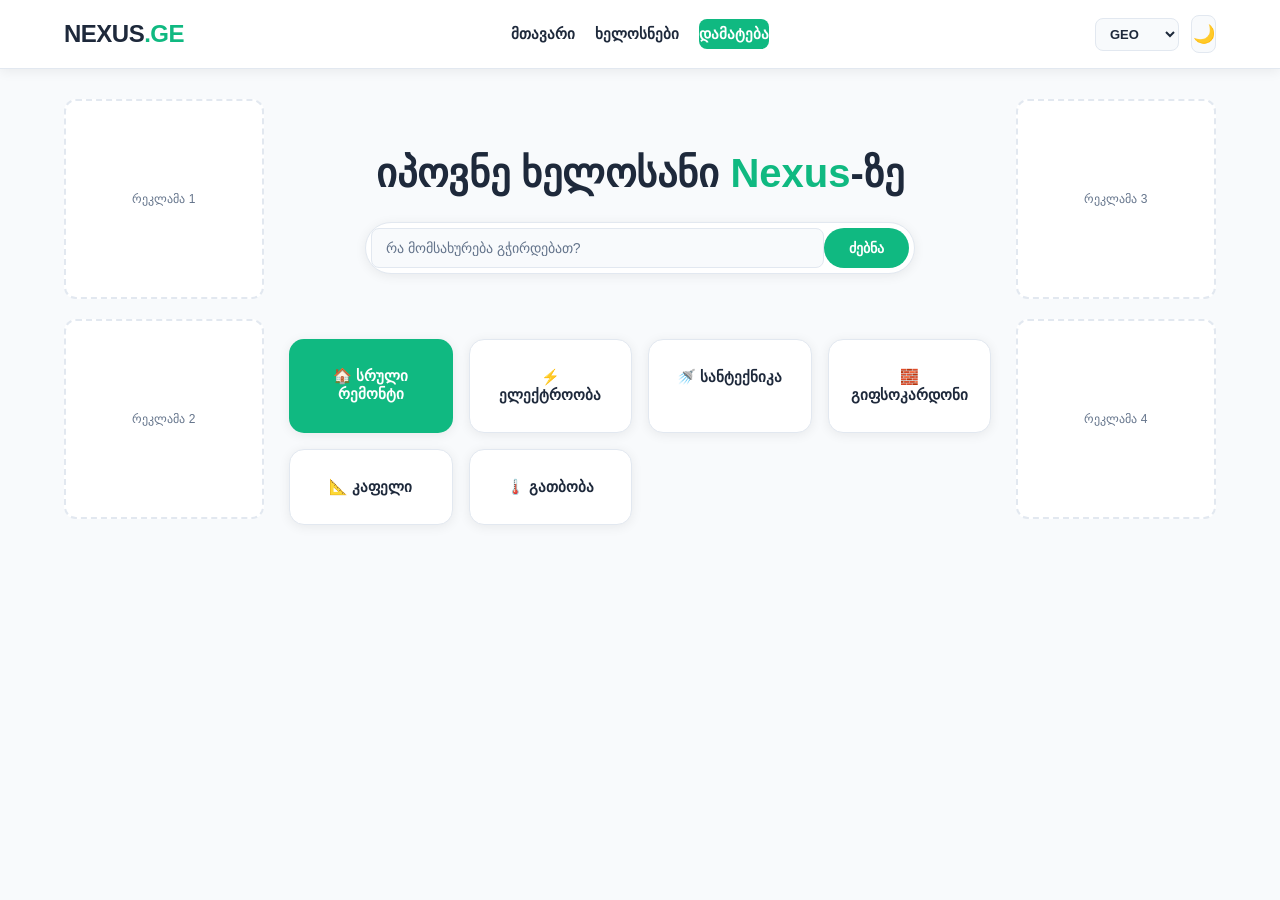
==== index.html @ 3cfd93a8 "first commit" ====
<!DOCTYPE html>
<html lang="ka">
<head>
    <meta charset="UTF-8">
    <meta name="viewport" content="width=device-width, initial-scale=1.0">
    <title>Nexus.ge - მთავარი</title>
    <link rel="stylesheet" href="css/style.css">
</head>
<body>
    <header class="navbar">
        <div class="logo" onclick="location.href='index.html'">NEXUS<span>.GE</span></div>
        <nav>
            <ul class="nav-links">
                <li><a href="index.html" id="navHome">მთავარი</a></li>
                <li><a href="workers.html" id="navWorkers">ხელოსნები</a></li>
                <li><a href="add-post.html" class="add-btn" id="navAdd">დამატება</a></li>
            </ul>
        </nav>
        <div class="header-controls">
            <select id="langSwitch">
                <option value="ka">GEO</option>
                <option value="en">ENG</option>
                <option value="ru">RUS</option>
            </select>
            <button id="themeToggle">🌙</button>
        </div>
    </header>

    <main class="main-layout">
        <aside class="ad-sidebar side-left">
            <div class="ad-square">რეკლამა 1</div>
            <div class="ad-square">რეკლამა 2</div>
        </aside>
        <section class="content-center">
            <div class="hero-section">
                <h1 id="heroTitle">იპოვნე ხელოსანი <span>Nexus</span>-ზე</h1>
                <div class="search-container">
                    <input type="text" id="searchInput" placeholder="რა მომსახურება გჭირდებათ?">
                    <button id="searchBtn">ძებნა</button>
                </div>
            </div>
            <div class="grid-container">
                <div class="card featured" onclick="location.href='workers.html?cat=სრული რემონტი'">🏠 სრული რემონტი</div>
                <div class="card" onclick="location.href='workers.html?cat=ელექტროობა'">⚡ ელექტროობა</div>
                <div class="card" onclick="location.href='workers.html?cat=სანტექნიკა'">🚿 სანტექნიკა</div>
                <div class="card" onclick="location.href='workers.html?cat=გიფსოკარდონი'">🧱 გიფსოკარდონი</div>
                <div class="card" onclick="location.href='workers.html?cat=კაფელი'">📐 კაფელი</div>
                <div class="card" onclick="location.href='workers.html?cat=გათბობა'">🌡️ გათბობა</div>
            </div>
        </section>
        <aside class="ad-sidebar side-right">
            <div class="ad-square">რეკლამა 3</div>
            <div class="ad-square">რეკლამა 4</div>
        </aside>
    </main>

    <script src="js/main.js"></script>
</body>
</html>
---- css/style.css ----
:root {
    --primary: #10b981;
    --primary-dark: #059669;
    --bg: #f8fafc;
    --text: #1e293b;
    --text-muted: #64748b;
    --card: #ffffff;
    --border: #e2e8f0;
    --shadow: 0 2px 12px rgba(0,0,0,0.07);
}

.dark-mode {
    --bg: #0f172a;
    --text: #f1f5f9;
    --text-muted: #94a3b8;
    --card: #1e293b;
    --border: #334155;
    --shadow: 0 2px 12px rgba(0,0,0,0.3);
}

* { margin: 0; padding: 0; box-sizing: border-box; font-family: 'Segoe UI', sans-serif; }
body { background: var(--bg); color: var(--text); transition: background 0.3s, color 0.3s; min-height: 100vh; }

/* ===== NAVBAR ===== */
.navbar {
    display: flex;
    justify-content: space-between;
    align-items: center;
    padding: 15px 5%;
    background: var(--card);
    border-bottom: 1px solid var(--border);
    position: sticky;
    top: 0;
    z-index: 1000;
    box-shadow: var(--shadow);
}
.logo { font-size: 24px; font-weight: 800; cursor: pointer; letter-spacing: -0.5px; }
.logo span { color: var(--primary); }

.nav-links { display: flex; list-style: none; gap: 20px; align-items: center; }
.nav-links a {
    text-decoration: none;
    color: var(--text);
    font-weight: 600;
    font-size: 15px;
    padding: 6px 0;
    border-bottom: 2px solid transparent;
    transition: border-color 0.2s, color 0.2s;
}
.nav-links a:hover { color: var(--primary); border-bottom-color: var(--primary); }
.nav-links a.add-btn { border-bottom: none; }

.header-controls { display: flex; align-items: center; gap: 12px; }

#langSwitch {
    padding: 7px 10px;
    border-radius: 8px;
    border: 1px solid var(--border);
    background: var(--bg);
    color: var(--text);
    font-size: 13px;
    font-weight: 600;
    cursor: pointer;
    outline: none;
    transition: border-color 0.2s;
}
#langSwitch:hover { border-color: var(--primary); }

/* ===== BUTTONS ===== */
.add-btn {
    background: var(--primary);
    color: #fff !important;
    padding: 9px 18px;
    border-radius: 8px;
    border: none;
    cursor: pointer;
    text-align: center;
    font-weight: 600;
    font-size: 14px;
    text-decoration: none;
    display: inline-block;
    transition: background 0.2s, transform 0.1s;
}
.add-btn:hover { background: var(--primary-dark); transform: translateY(-1px); }

#themeToggle {
    background: var(--bg);
    border: 1px solid var(--border);
    border-radius: 8px;
    width: 38px;
    height: 38px;
    font-size: 18px;
    cursor: pointer;
    transition: border-color 0.2s;
    display: flex; align-items: center; justify-content: center;
}
#themeToggle:hover { border-color: var(--primary); }

/* ===== MAIN LAYOUT ===== */
.main-layout {
    display: grid;
    grid-template-columns: 200px 1fr 200px;
    gap: 25px;
    padding: 30px 5%;
    max-width: 1500px;
    margin: 0 auto;
}

/* ===== SIDEBARS (Ads) ===== */
.ad-sidebar { display: flex; flex-direction: column; gap: 20px; }
.ad-square {
    width: 100%;
    aspect-ratio: 1 / 1;
    background: var(--card);
    border: 2px dashed var(--border);
    border-radius: 12px;
    display: flex;
    align-items: center;
    justify-content: center;
    font-size: 12px;
    color: var(--text-muted);
    transition: border-color 0.2s;
}
.ad-square:hover { border-color: var(--primary); }

/* ===== HERO ===== */
.hero-section { text-align: center; padding: 50px 0 30px; }
.hero-section h1 { font-size: clamp(24px, 4vw, 40px); font-weight: 800; line-height: 1.2; margin-bottom: 10px; }
.hero-section h1 span { color: var(--primary); }

.search-container {
    display: flex;
    max-width: 550px;
    margin: 25px auto;
    background: var(--card);
    border: 1.5px solid var(--border);
    border-radius: 50px;
    padding: 5px;
    box-shadow: var(--shadow);
    transition: border-color 0.2s;
}
.search-container:focus-within { border-color: var(--primary); }
.search-container input {
    flex: 1;
    border: none;
    padding: 12px 20px;
    background: transparent;
    color: var(--text);
    outline: none;
    font-size: 15px;
}
.search-container input::placeholder { color: var(--text-muted); }
.search-container button {
    background: var(--primary);
    color: white;
    border: none;
    padding: 0 25px;
    border-radius: 50px;
    cursor: pointer;
    font-size: 14px;
    font-weight: 600;
    transition: background 0.2s;
}
.search-container button:hover { background: var(--primary-dark); }

/* ===== CATEGORY GRID ===== */
.grid-container {
    display: grid;
    grid-template-columns: repeat(auto-fill, minmax(160px, 1fr));
    gap: 16px;
    margin-top: 10px;
}
.card {
    background: var(--card);
    padding: 28px 20px;
    border-radius: 15px;
    border: 1.5px solid var(--border);
    text-align: center;
    cursor: pointer;
    transition: transform 0.2s, border-color 0.2s, box-shadow 0.2s;
    font-size: 15px;
    font-weight: 600;
    box-shadow: var(--shadow);
}
.card:hover {
    transform: translateY(-5px);
    border-color: var(--primary);
    box-shadow: 0 8px 24px rgba(16,185,129,0.15);
}
.card.featured {
    background: var(--primary);
    color: white;
    border: none;
    font-weight: 700;
}
.card.featured:hover { background: var(--primary-dark); box-shadow: 0 8px 24px rgba(16,185,129,0.3); }

/* ===== WORKERS PAGE ===== */
.workers-header { display: flex; justify-content: space-between; align-items: center; flex-wrap: wrap; gap: 15px; margin-bottom: 25px; }
.workers-header h2 { font-size: 22px; font-weight: 800; }

.filter-bar { display: flex; gap: 12px; flex-wrap: wrap; }
.filter-bar input, .filter-bar select {
    padding: 9px 14px;
    border-radius: 8px;
    border: 1.5px solid var(--border);
    background: var(--card);
    color: var(--text);
    font-size: 14px;
    outline: none;
    transition: border-color 0.2s;
}
.filter-bar input:focus, .filter-bar select:focus { border-color: var(--primary); }

.worker-grid {
    display: grid;
    grid-template-columns: repeat(auto-fill, minmax(220px, 1fr));
    gap: 20px;
}
.worker-card {
    background: var(--card);
    border: 1.5px solid var(--border);
    border-radius: 15px;
    padding: 24px;
    box-shadow: var(--shadow);
    transition: transform 0.2s, border-color 0.2s;
}
.worker-card:hover { transform: translateY(-4px); border-color: var(--primary); }
.worker-card h3 { font-size: 17px; font-weight: 700; margin-bottom: 8px; }
.worker-card .cats { font-size: 13px; color: var(--text-muted); margin-bottom: 6px; }
.worker-card .langs { font-size: 12px; color: var(--primary); font-weight: 600; margin-bottom: 14px; }
.worker-card .call-btn {
    display: block;
    background: var(--primary);
    color: white;
    text-align: center;
    padding: 9px;
    border-radius: 8px;
    text-decoration: none;
    font-weight: 600;
    font-size: 14px;
    transition: background 0.2s;
}
.worker-card .call-btn:hover { background: var(--primary-dark); }

/* ===== FORM PAGE ===== */
.form-container {
    background: var(--card);
    padding: 35px;
    border-radius: 16px;
    border: 1.5px solid var(--border);
    max-width: 600px;
    margin: 0 auto;
    box-shadow: var(--shadow);
}
.form-container h2 { font-size: 22px; font-weight: 800; margin-bottom: 25px; }

.form-group { margin-bottom: 20px; }
.form-group label {
    display: block;
    margin-bottom: 8px;
    font-weight: 600;
    font-size: 14px;
}
.form-group label small { font-weight: 400; color: var(--text-muted); font-size: 12px; }

input[type="text"],
input[type="tel"],
select,
textarea {
    width: 100%;
    padding: 11px 14px;
    border-radius: 8px;
    border: 1.5px solid var(--border);
    background: var(--bg);
    color: var(--text);
    font-size: 14px;
    font-family: inherit;
    outline: none;
    transition: border-color 0.2s;
}
input[type="text"]:focus,
input[type="tel"]:focus,
select:focus,
textarea:focus { border-color: var(--primary); }

select[multiple] { padding: 8px; min-height: 130px; }
select[multiple] option { padding: 6px 10px; border-radius: 4px; }

textarea { resize: vertical; min-height: 90px; }

.checkbox-group { display: flex; gap: 20px; flex-wrap: wrap; }
.checkbox-group label {
    display: flex;
    align-items: center;
    gap: 7px;
    font-weight: 500;
    cursor: pointer;
}
.checkbox-group input[type="checkbox"] { accent-color: var(--primary); width: 16px; height: 16px; cursor: pointer; }

.submit-btn { width: 100%; padding: 13px; font-size: 15px; margin-top: 5px; }

.success-msg {
    background: rgba(16,185,129,0.1);
    border: 1.5px solid var(--primary);
    color: var(--primary);
    border-radius: 10px;
    padding: 14px 18px;
    margin-bottom: 22px;
    font-weight: 600;
    font-size: 14px;
}

/* ===== PHOTO UPLOAD ===== */
.photo-upload {
    border: 2px dashed var(--border);
    border-radius: 12px;
    padding: 30px;
    text-align: center;
    cursor: pointer;
    transition: border-color 0.2s, background 0.2s;
    background: var(--bg);
    min-height: 140px;
    display: flex;
    align-items: center;
    justify-content: center;
    flex-direction: column;
    overflow: hidden;
}
.photo-upload:hover { border-color: var(--primary); background: rgba(16,185,129,0.04); }
#photoPlaceholder { display: flex; flex-direction: column; align-items: center; gap: 6px; pointer-events: none; }
#photoPlaceholder p { font-weight: 600; font-size: 14px; }
#photoPlaceholder small { color: var(--text-muted); }
#photoPreview { max-width: 100%; max-height: 220px; border-radius: 8px; object-fit: cover; }
.remove-photo-btn {
    margin-top: 8px;
    background: none;
    border: 1px solid var(--border);
    border-radius: 6px;
    padding: 5px 12px;
    font-size: 12px;
    cursor: pointer;
    color: var(--text-muted);
    transition: border-color 0.2s;
}
.remove-photo-btn:hover { border-color: #ef4444; color: #ef4444; }

/* ===== SERVICES GRID (checkboxes) ===== */
.services-grid {
    display: grid;
    grid-template-columns: repeat(auto-fill, minmax(170px, 1fr));
    gap: 10px;
}
.service-item {
    display: flex !important;
    align-items: center;
    gap: 8px;
    background: var(--bg);
    border: 1.5px solid var(--border);
    border-radius: 8px;
    padding: 10px 14px;
    cursor: pointer;
    font-size: 14px;
    font-weight: 500;
    transition: border-color 0.2s, background 0.2s;
    margin-bottom: 0 !important;
}
.service-item:hover { border-color: var(--primary); }
.service-item input[type="checkbox"] { accent-color: var(--primary); width: 16px; height: 16px; flex-shrink: 0; }
.service-item:has(input:checked) {
    border-color: var(--primary);
    background: rgba(16,185,129,0.08);
    color: var(--primary);
    font-weight: 600;
}

/* ===== WORKER CARDS (new style with photo) ===== */
.worker-card {
    background: var(--card);
    border: 1.5px solid var(--border);
    border-radius: 15px;
    overflow: hidden;
    box-shadow: var(--shadow);
    transition: transform 0.2s, border-color 0.2s;
    display: flex;
    flex-direction: column;
}
.worker-card:hover { transform: translateY(-4px); border-color: var(--primary); }

.worker-photo {
    width: 100%;
    height: 160px;
    object-fit: cover;
}
.worker-photo-placeholder {
    width: 100%;
    height: 120px;
    background: var(--border);
    display: flex;
    align-items: center;
    justify-content: center;
    font-size: 48px;
}
.worker-info { padding: 18px; flex: 1; display: flex; flex-direction: column; gap: 6px; }
.worker-info h3 { font-size: 16px; font-weight: 700; }
.cat-tags { display: flex; flex-wrap: wrap; gap: 5px; }
.cat-tag {
    background: rgba(16,185,129,0.1);
    color: var(--primary);
    border-radius: 20px;
    padding: 3px 10px;
    font-size: 12px;
    font-weight: 600;
}
.worker-desc { font-size: 13px; color: var(--text-muted); margin-top: 2px; }
.worker-langs { font-size: 12px; color: var(--text-muted); }
.worker-card .call-btn {
    display: block;
    background: var(--primary);
    color: white !important;
    text-align: center;
    padding: 9px;
    border-radius: 8px;
    text-decoration: none;
    font-weight: 600;
    font-size: 14px;
    transition: background 0.2s;
    margin-top: auto;
}
.worker-card .call-btn:hover { background: var(--primary-dark); }

/* ===== MISC ===== */
.required { color: #ef4444; }
.form-subtitle { color: var(--text-muted); font-size: 14px; margin-bottom: 22px; }
.loading-text { text-align: center; color: var(--text-muted); padding: 40px; }
.error-msg {
    background: rgba(239,68,68,0.1);
    border: 1.5px solid #ef4444;
    color: #ef4444;
    border-radius: 10px;
    padding: 12px 16px;
    margin-bottom: 18px;
    font-weight: 600;
    font-size: 14px;
}

/* ===== RESPONSIVE ===== */
@media (max-width: 1000px) {
    .main-layout { grid-template-columns: 1fr; }
    .ad-sidebar { display: none; }
}

@media (max-width: 600px) {
    .navbar { flex-wrap: wrap; gap: 12px; }
    .workers-header { flex-direction: column; align-items: flex-start; }
    .filter-bar { width: 100%; }
    .filter-bar input, .filter-bar select { flex: 1; }
    .form-container { padding: 20px; }
}
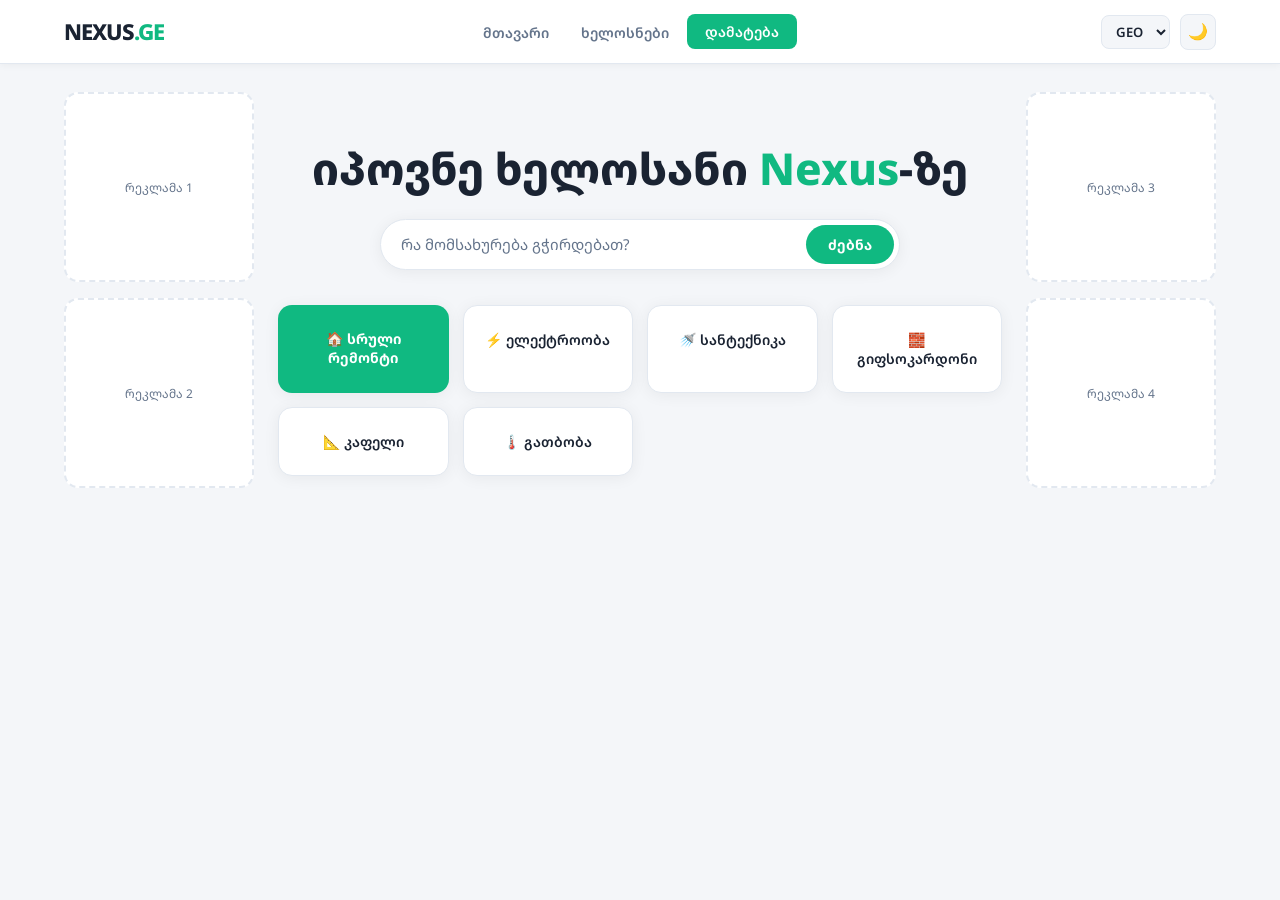
==== commit 4b4b828c: "new design" ====
--- a/index.html
+++ b/index.html
@@ -4,7 +4,7 @@
     <meta charset="UTF-8">
     <meta name="viewport" content="width=device-width, initial-scale=1.0">
     <title>Nexus.ge - მთავარი</title>
-    <link rel="stylesheet" href="css/style.css">
+    <link rel="stylesheet" href="./css/style.css">
 </head>
 <body>
     <header class="navbar">
--- a/css/style.css
+++ b/css/style.css
@@ -1,59 +1,77 @@
+@import url('https://fonts.googleapis.com/css2?family=Noto+Sans+Georgian:wght@400;500;600;700;800&display=swap');
+
 :root {
     --primary: #10b981;
     --primary-dark: #059669;
-    --bg: #f8fafc;
-    --text: #1e293b;
+    --primary-light: rgba(16,185,129,0.1);
+    --bg: #f4f6f9;
+    --text: #1a2332;
     --text-muted: #64748b;
     --card: #ffffff;
     --border: #e2e8f0;
-    --shadow: 0 2px 12px rgba(0,0,0,0.07);
+    --shadow: 0 2px 16px rgba(0,0,0,0.06);
+    --shadow-lg: 0 8px 32px rgba(0,0,0,0.12);
+    --radius: 14px;
 }
 
 .dark-mode {
-    --bg: #0f172a;
-    --text: #f1f5f9;
-    --text-muted: #94a3b8;
-    --card: #1e293b;
-    --border: #334155;
-    --shadow: 0 2px 12px rgba(0,0,0,0.3);
-}
-
-* { margin: 0; padding: 0; box-sizing: border-box; font-family: 'Segoe UI', sans-serif; }
-body { background: var(--bg); color: var(--text); transition: background 0.3s, color 0.3s; min-height: 100vh; }
+    --bg: #0d1117;
+    --text: #e6edf3;
+    --text-muted: #8b949e;
+    --card: #161b22;
+    --border: #30363d;
+    --shadow: 0 2px 16px rgba(0,0,0,0.4);
+    --shadow-lg: 0 8px 32px rgba(0,0,0,0.6);
+}
+
+* { margin: 0; padding: 0; box-sizing: border-box; }
+body {
+    font-family: 'Noto Sans Georgian', 'Segoe UI', sans-serif;
+    background: var(--bg);
+    color: var(--text);
+    transition: background 0.3s, color 0.3s;
+    min-height: 100vh;
+}
 
 /* ===== NAVBAR ===== */
 .navbar {
     display: flex;
     justify-content: space-between;
     align-items: center;
-    padding: 15px 5%;
+    padding: 0 5%;
+    height: 64px;
     background: var(--card);
     border-bottom: 1px solid var(--border);
     position: sticky;
     top: 0;
-    z-index: 1000;
-    box-shadow: var(--shadow);
-}
-.logo { font-size: 24px; font-weight: 800; cursor: pointer; letter-spacing: -0.5px; }
+    z-index: 100;
+    box-shadow: 0 1px 8px rgba(0,0,0,0.05);
+}
+.logo {
+    font-size: 22px;
+    font-weight: 800;
+    cursor: pointer;
+    letter-spacing: -1px;
+    color: var(--text);
+}
 .logo span { color: var(--primary); }
 
-.nav-links { display: flex; list-style: none; gap: 20px; align-items: center; }
+.nav-links { display: flex; list-style: none; gap: 4px; align-items: center; }
 .nav-links a {
     text-decoration: none;
-    color: var(--text);
+    color: var(--text-muted);
     font-weight: 600;
-    font-size: 15px;
-    padding: 6px 0;
-    border-bottom: 2px solid transparent;
-    transition: border-color 0.2s, color 0.2s;
-}
-.nav-links a:hover { color: var(--primary); border-bottom-color: var(--primary); }
-.nav-links a.add-btn { border-bottom: none; }
-
-.header-controls { display: flex; align-items: center; gap: 12px; }
+    font-size: 14px;
+    padding: 7px 14px;
+    border-radius: 8px;
+    transition: all 0.2s;
+}
+.nav-links a:hover { color: var(--text); background: var(--bg); }
+
+.header-controls { display: flex; align-items: center; gap: 10px; }
 
 #langSwitch {
-    padding: 7px 10px;
+    padding: 6px 10px;
     border-radius: 8px;
     border: 1px solid var(--border);
     background: var(--bg);
@@ -62,399 +80,651 @@
     font-weight: 600;
     cursor: pointer;
     outline: none;
+    font-family: inherit;
+}
+
+#themeToggle {
+    width: 36px; height: 36px;
+    border-radius: 8px;
+    border: 1px solid var(--border);
+    background: var(--bg);
+    cursor: pointer;
+    font-size: 16px;
+    display: flex; align-items: center; justify-content: center;
     transition: border-color 0.2s;
 }
-#langSwitch:hover { border-color: var(--primary); }
-
-/* ===== BUTTONS ===== */
+#themeToggle:hover { border-color: var(--primary); }
+
+/* ===== ADD BTN ===== */
 .add-btn {
-    background: var(--primary);
+    background: var(--primary) !important;
     color: #fff !important;
-    padding: 9px 18px;
+    padding: 8px 18px !important;
     border-radius: 8px;
     border: none;
     cursor: pointer;
-    text-align: center;
-    font-weight: 600;
+    font-weight: 700;
     font-size: 14px;
     text-decoration: none;
     display: inline-block;
-    transition: background 0.2s, transform 0.1s;
-}
-.add-btn:hover { background: var(--primary-dark); transform: translateY(-1px); }
-
-#themeToggle {
-    background: var(--bg);
-    border: 1px solid var(--border);
-    border-radius: 8px;
-    width: 38px;
-    height: 38px;
-    font-size: 18px;
-    cursor: pointer;
-    transition: border-color 0.2s;
-    display: flex; align-items: center; justify-content: center;
-}
-#themeToggle:hover { border-color: var(--primary); }
+    transition: all 0.2s;
+    font-family: inherit;
+}
+.add-btn:hover { background: var(--primary-dark) !important; transform: translateY(-1px); }
 
 /* ===== MAIN LAYOUT ===== */
 .main-layout {
     display: grid;
-    grid-template-columns: 200px 1fr 200px;
-    gap: 25px;
-    padding: 30px 5%;
-    max-width: 1500px;
+    grid-template-columns: 190px 1fr 190px;
+    gap: 24px;
+    padding: 28px 5%;
+    max-width: 1400px;
     margin: 0 auto;
 }
 
-/* ===== SIDEBARS (Ads) ===== */
-.ad-sidebar { display: flex; flex-direction: column; gap: 20px; }
+/* ===== SIDEBARS ===== */
+.ad-sidebar { display: flex; flex-direction: column; gap: 16px; }
 .ad-square {
-    width: 100%;
-    aspect-ratio: 1 / 1;
+    width: 100%; aspect-ratio: 1;
     background: var(--card);
     border: 2px dashed var(--border);
+    border-radius: var(--radius);
+    display: flex; align-items: center; justify-content: center;
+    font-size: 12px; color: var(--text-muted);
+}
+
+/* ===== HERO ===== */
+.hero-section { text-align: center; padding: 50px 20px 35px; }
+.hero-section h1 {
+    font-size: clamp(26px, 4vw, 44px);
+    font-weight: 800;
+    line-height: 1.2;
+    margin-bottom: 8px;
+}
+.hero-section h1 span { color: var(--primary); }
+
+.search-container {
+    display: flex;
+    max-width: 520px;
+    margin: 24px auto 0;
+    background: var(--card);
+    border: 1.5px solid var(--border);
+    border-radius: 50px;
+    padding: 5px 5px 5px 20px;
+    box-shadow: var(--shadow);
+    transition: border-color 0.2s, box-shadow 0.2s;
+}
+.search-container:focus-within {
+    border-color: var(--primary);
+    box-shadow: 0 0 0 3px rgba(16,185,129,0.1);
+}
+.search-container input {
+    flex: 1; border: none; background: transparent;
+    color: var(--text); outline: none; font-size: 15px;
+    font-family: inherit;
+}
+.search-container input::placeholder { color: var(--text-muted); }
+.search-container button {
+    background: var(--primary); color: white;
+    border: none; padding: 10px 22px;
+    border-radius: 50px; cursor: pointer;
+    font-size: 14px; font-weight: 700;
+    transition: background 0.2s;
+    font-family: inherit;
+}
+.search-container button:hover { background: var(--primary-dark); }
+
+/* ===== GRID CARDS (index) ===== */
+.grid-container {
+    display: grid;
+    grid-template-columns: repeat(auto-fill, minmax(150px, 1fr));
+    gap: 14px;
+}
+.card {
+    background: var(--card);
+    padding: 24px 16px;
+    border-radius: var(--radius);
+    border: 1.5px solid var(--border);
+    text-align: center;
+    cursor: pointer;
+    font-size: 14px;
+    font-weight: 600;
+    transition: all 0.2s;
+    box-shadow: var(--shadow);
+}
+.card:hover { transform: translateY(-4px); border-color: var(--primary); box-shadow: 0 8px 20px rgba(16,185,129,0.12); }
+.card.featured { background: var(--primary); color: white; border: none; font-weight: 700; }
+.card.featured:hover { background: var(--primary-dark); }
+
+/* ===== WORKERS PAGE ===== */
+.workers-header {
+    display: flex;
+    justify-content: space-between;
+    align-items: center;
+    flex-wrap: wrap;
+    gap: 14px;
+    margin-bottom: 22px;
+}
+.workers-header h2 { font-size: 22px; font-weight: 800; }
+
+.filter-bar { display: flex; gap: 10px; flex-wrap: wrap; }
+.search-wrap {
+    display: flex; align-items: center; gap: 8px;
+    background: var(--card);
+    border: 1.5px solid var(--border);
+    border-radius: 10px;
+    padding: 8px 14px;
+    transition: border-color 0.2s;
+}
+.search-wrap:focus-within { border-color: var(--primary); }
+.search-wrap input { border: none; background: transparent; color: var(--text); outline: none; font-size: 14px; font-family: inherit; width: 160px; }
+
+#catFilter {
+    padding: 9px 14px;
+    border-radius: 10px;
+    border: 1.5px solid var(--border);
+    background: var(--card);
+    color: var(--text);
+    font-size: 14px;
+    font-family: inherit;
+    outline: none;
+    cursor: pointer;
+    transition: border-color 0.2s;
+}
+#catFilter:focus { border-color: var(--primary); }
+
+/* ===== WORKER ROW CARDS ===== */
+.worker-list { display: flex; flex-direction: column; gap: 12px; }
+
+.worker-row {
+    background: var(--card);
+    border: 1.5px solid var(--border);
+    border-radius: var(--radius);
+    padding: 16px 20px;
+    display: flex;
+    align-items: center;
+    justify-content: space-between;
+    gap: 16px;
+    box-shadow: var(--shadow);
+    transition: all 0.2s;
+    animation: fadeUp 0.3s ease both;
+}
+.worker-row:hover { border-color: var(--primary); transform: translateX(4px); box-shadow: 0 4px 20px rgba(16,185,129,0.1); }
+
+@keyframes fadeUp {
+    from { opacity: 0; transform: translateY(12px); }
+    to   { opacity: 1; transform: translateY(0); }
+}
+
+.worker-row-left { display: flex; align-items: center; gap: 14px; flex: 1; min-width: 0; }
+
+.worker-row-photo {
+    width: 58px; height: 58px;
     border-radius: 12px;
+    object-fit: cover;
+    border: 2px solid var(--border);
+    flex-shrink: 0;
+}
+.worker-row-avatar {
+    width: 58px; height: 58px;
+    border-radius: 12px;
+    background: linear-gradient(135deg, var(--primary), var(--primary-dark));
+    color: white;
+    font-size: 22px;
+    font-weight: 800;
+    display: flex; align-items: center; justify-content: center;
+    flex-shrink: 0;
+}
+.worker-row-info h3 { font-size: 16px; font-weight: 700; margin-bottom: 5px; }
+.worker-row-cats { display: flex; flex-wrap: wrap; gap: 5px; margin-bottom: 4px; }
+.mini-tag {
+    background: var(--primary-light);
+    color: var(--primary);
+    border-radius: 6px;
+    padding: 2px 9px;
+    font-size: 12px;
+    font-weight: 600;
+}
+.worker-row-langs { font-size: 12px; color: var(--text-muted); }
+
+.worker-row-right { display: flex; gap: 8px; flex-shrink: 0; }
+
+.info-btn {
+    padding: 8px 16px;
+    border-radius: 8px;
+    border: 1.5px solid var(--border);
+    background: transparent;
+    color: var(--text);
+    font-size: 13px;
+    font-weight: 600;
+    cursor: pointer;
+    transition: all 0.2s;
+    font-family: inherit;
+    white-space: nowrap;
+}
+.info-btn:hover { border-color: var(--primary); color: var(--primary); }
+
+.call-btn-sm {
+    padding: 8px 16px;
+    border-radius: 8px;
+    background: var(--primary);
+    color: white;
+    font-size: 13px;
+    font-weight: 700;
+    text-decoration: none;
+    transition: background 0.2s;
+    white-space: nowrap;
+    display: inline-flex; align-items: center;
+}
+.call-btn-sm:hover { background: var(--primary-dark); }
+
+/* ===== SKELETON ===== */
+.skeleton-card {
+    height: 90px;
+    background: var(--card);
+    border-radius: var(--radius);
+    border: 1.5px solid var(--border);
+    background: linear-gradient(90deg, var(--card) 25%, var(--border) 50%, var(--card) 75%);
+    background-size: 200% 100%;
+    animation: shimmer 1.4s infinite;
+}
+@keyframes shimmer { 0% { background-position: 200% 0; } 100% { background-position: -200% 0; } }
+
+/* ===== MODAL ===== */
+.modal-overlay {
+    position: fixed; inset: 0;
+    background: rgba(0,0,0,0.55);
+    backdrop-filter: blur(4px);
+    z-index: 1000;
     display: flex;
     align-items: center;
     justify-content: center;
-    font-size: 12px;
+    padding: 20px;
+    animation: fadeIn 0.2s ease;
+}
+@keyframes fadeIn { from { opacity: 0; } to { opacity: 1; } }
+
+.modal-box {
+    background: var(--card);
+    border-radius: 20px;
+    width: 100%;
+    max-width: 480px;
+    max-height: 90vh;
+    overflow-y: auto;
+    position: relative;
+    box-shadow: var(--shadow-lg);
+    animation: slideUp 0.25s ease;
+}
+@keyframes slideUp { from { transform: translateY(20px); opacity: 0; } to { transform: translateY(0); opacity: 1; } }
+
+.modal-close {
+    position: absolute; top: 14px; right: 14px;
+    width: 32px; height: 32px;
+    border-radius: 50%;
+    border: none;
+    background: var(--bg);
     color: var(--text-muted);
-    transition: border-color 0.2s;
-}
-.ad-square:hover { border-color: var(--primary); }
-
-/* ===== HERO ===== */
-.hero-section { text-align: center; padding: 50px 0 30px; }
-.hero-section h1 { font-size: clamp(24px, 4vw, 40px); font-weight: 800; line-height: 1.2; margin-bottom: 10px; }
-.hero-section h1 span { color: var(--primary); }
-
-.search-container {
-    display: flex;
-    max-width: 550px;
-    margin: 25px auto;
-    background: var(--card);
-    border: 1.5px solid var(--border);
-    border-radius: 50px;
-    padding: 5px;
-    box-shadow: var(--shadow);
-    transition: border-color 0.2s;
-}
-.search-container:focus-within { border-color: var(--primary); }
-.search-container input {
-    flex: 1;
-    border: none;
-    padding: 12px 20px;
-    background: transparent;
-    color: var(--text);
-    outline: none;
-    font-size: 15px;
-}
-.search-container input::placeholder { color: var(--text-muted); }
-.search-container button {
-    background: var(--primary);
-    color: white;
-    border: none;
-    padding: 0 25px;
-    border-radius: 50px;
-    cursor: pointer;
-    font-size: 14px;
+    font-size: 14px;
+    cursor: pointer;
+    display: flex; align-items: center; justify-content: center;
+    z-index: 1;
+    transition: background 0.2s;
+}
+.modal-close:hover { background: var(--border); }
+
+.modal-photo {
+    width: 100%;
+    max-height: 260px;
+    object-fit: cover;
+    border-radius: 20px 20px 0 0;
+    display: block;
+}
+.modal-avatar {
+    width: 100%; height: 160px;
+    background: linear-gradient(135deg, var(--primary), var(--primary-dark));
+    border-radius: 20px 20px 0 0;
+    display: flex; align-items: center; justify-content: center;
+    font-size: 64px; font-weight: 800; color: white;
+}
+.modal-body { padding: 24px; }
+.modal-name { font-size: 22px; font-weight: 800; margin-bottom: 12px; }
+.modal-tags { display: flex; flex-wrap: wrap; gap: 7px; margin-bottom: 12px; }
+.modal-tag {
+    background: var(--primary-light);
+    color: var(--primary);
+    border-radius: 8px;
+    padding: 5px 12px;
+    font-size: 13px;
     font-weight: 600;
-    transition: background 0.2s;
-}
-.search-container button:hover { background: var(--primary-dark); }
-
-/* ===== CATEGORY GRID ===== */
-.grid-container {
-    display: grid;
-    grid-template-columns: repeat(auto-fill, minmax(160px, 1fr));
-    gap: 16px;
-    margin-top: 10px;
-}
-.card {
-    background: var(--card);
-    padding: 28px 20px;
-    border-radius: 15px;
-    border: 1.5px solid var(--border);
-    text-align: center;
-    cursor: pointer;
-    transition: transform 0.2s, border-color 0.2s, box-shadow 0.2s;
-    font-size: 15px;
-    font-weight: 600;
-    box-shadow: var(--shadow);
-}
-.card:hover {
-    transform: translateY(-5px);
-    border-color: var(--primary);
-    box-shadow: 0 8px 24px rgba(16,185,129,0.15);
-}
-.card.featured {
-    background: var(--primary);
-    color: white;
-    border: none;
-    font-weight: 700;
-}
-.card.featured:hover { background: var(--primary-dark); box-shadow: 0 8px 24px rgba(16,185,129,0.3); }
-
-/* ===== WORKERS PAGE ===== */
-.workers-header { display: flex; justify-content: space-between; align-items: center; flex-wrap: wrap; gap: 15px; margin-bottom: 25px; }
-.workers-header h2 { font-size: 22px; font-weight: 800; }
-
-.filter-bar { display: flex; gap: 12px; flex-wrap: wrap; }
-.filter-bar input, .filter-bar select {
-    padding: 9px 14px;
-    border-radius: 8px;
-    border: 1.5px solid var(--border);
-    background: var(--card);
-    color: var(--text);
-    font-size: 14px;
-    outline: none;
-    transition: border-color 0.2s;
-}
-.filter-bar input:focus, .filter-bar select:focus { border-color: var(--primary); }
-
-.worker-grid {
-    display: grid;
-    grid-template-columns: repeat(auto-fill, minmax(220px, 1fr));
-    gap: 20px;
-}
-.worker-card {
-    background: var(--card);
-    border: 1.5px solid var(--border);
-    border-radius: 15px;
-    padding: 24px;
-    box-shadow: var(--shadow);
-    transition: transform 0.2s, border-color 0.2s;
-}
-.worker-card:hover { transform: translateY(-4px); border-color: var(--primary); }
-.worker-card h3 { font-size: 17px; font-weight: 700; margin-bottom: 8px; }
-.worker-card .cats { font-size: 13px; color: var(--text-muted); margin-bottom: 6px; }
-.worker-card .langs { font-size: 12px; color: var(--primary); font-weight: 600; margin-bottom: 14px; }
-.worker-card .call-btn {
+}
+.modal-langs { font-size: 14px; color: var(--text-muted); margin-bottom: 14px; }
+.modal-desc {
+    font-size: 14px;
+    line-height: 1.7;
+    color: var(--text-muted);
+    margin-bottom: 20px;
+    background: var(--bg);
+    padding: 14px;
+    border-radius: 10px;
+}
+.modal-call-btn {
     display: block;
     background: var(--primary);
     color: white;
     text-align: center;
-    padding: 9px;
-    border-radius: 8px;
+    padding: 14px;
+    border-radius: 12px;
+    font-size: 16px;
+    font-weight: 700;
     text-decoration: none;
-    font-weight: 600;
-    font-size: 14px;
     transition: background 0.2s;
 }
-.worker-card .call-btn:hover { background: var(--primary-dark); }
-
-/* ===== FORM PAGE ===== */
-.form-container {
-    background: var(--card);
-    padding: 35px;
-    border-radius: 16px;
-    border: 1.5px solid var(--border);
-    max-width: 600px;
-    margin: 0 auto;
+.modal-call-btn:hover { background: var(--primary-dark); }
+
+/* ===== ADD POST FORM ===== */
+.form-header { margin-bottom: 30px; }
+.form-header h1 { font-size: 28px; font-weight: 800; margin-bottom: 6px; }
+.form-header h1 span { color: var(--primary); }
+.form-header p { color: var(--text-muted); font-size: 14px; }
+
+.post-form {
+    background: var(--card);
+    border-radius: 20px;
+    border: 1.5px solid var(--border);
+    padding: 32px;
     box-shadow: var(--shadow);
 }
-.form-container h2 { font-size: 22px; font-weight: 800; margin-bottom: 25px; }
-
-.form-group { margin-bottom: 20px; }
-.form-group label {
-    display: block;
-    margin-bottom: 8px;
-    font-weight: 600;
-    font-size: 14px;
-}
-.form-group label small { font-weight: 400; color: var(--text-muted); font-size: 12px; }
-
-input[type="text"],
-input[type="tel"],
-select,
-textarea {
-    width: 100%;
-    padding: 11px 14px;
-    border-radius: 8px;
-    border: 1.5px solid var(--border);
-    background: var(--bg);
-    color: var(--text);
-    font-size: 14px;
-    font-family: inherit;
-    outline: none;
-    transition: border-color 0.2s;
-}
-input[type="text"]:focus,
-input[type="tel"]:focus,
-select:focus,
-textarea:focus { border-color: var(--primary); }
-
-select[multiple] { padding: 8px; min-height: 130px; }
-select[multiple] option { padding: 6px 10px; border-radius: 4px; }
-
-textarea { resize: vertical; min-height: 90px; }
-
-.checkbox-group { display: flex; gap: 20px; flex-wrap: wrap; }
-.checkbox-group label {
+
+.form-section { margin-bottom: 26px; }
+.section-label {
+    font-size: 14px;
+    font-weight: 700;
+    color: var(--text);
+    margin-bottom: 12px;
     display: flex;
     align-items: center;
-    gap: 7px;
-    font-weight: 500;
-    cursor: pointer;
-}
-.checkbox-group input[type="checkbox"] { accent-color: var(--primary); width: 16px; height: 16px; cursor: pointer; }
-
-.submit-btn { width: 100%; padding: 13px; font-size: 15px; margin-top: 5px; }
-
-.success-msg {
-    background: rgba(16,185,129,0.1);
-    border: 1.5px solid var(--primary);
-    color: var(--primary);
+    gap: 6px;
+}
+.optional { font-size: 12px; font-weight: 500; color: var(--text-muted); }
+.req { color: #ef4444; }
+
+.form-row { display: grid; grid-template-columns: 1fr 1fr; gap: 16px; margin-bottom: 26px; }
+.form-field label { display: block; font-size: 14px; font-weight: 700; margin-bottom: 8px; }
+.form-field input {
+    width: 100%; padding: 11px 14px;
     border-radius: 10px;
-    padding: 14px 18px;
-    margin-bottom: 22px;
-    font-weight: 600;
-    font-size: 14px;
-}
-
-/* ===== PHOTO UPLOAD ===== */
-.photo-upload {
+    border: 1.5px solid var(--border);
+    background: var(--bg);
+    color: var(--text);
+    font-size: 14px;
+    font-family: inherit;
+    outline: none;
+    transition: border-color 0.2s, box-shadow 0.2s;
+}
+.form-field input:focus {
+    border-color: var(--primary);
+    box-shadow: 0 0 0 3px rgba(16,185,129,0.1);
+}
+
+/* ===== PHOTO DROP ===== */
+.photo-drop {
     border: 2px dashed var(--border);
-    border-radius: 12px;
-    padding: 30px;
-    text-align: center;
-    cursor: pointer;
-    transition: border-color 0.2s, background 0.2s;
-    background: var(--bg);
-    min-height: 140px;
-    display: flex;
-    align-items: center;
-    justify-content: center;
-    flex-direction: column;
+    border-radius: 14px;
+    min-height: 150px;
+    display: flex; align-items: center; justify-content: center;
+    cursor: pointer;
     overflow: hidden;
-}
-.photo-upload:hover { border-color: var(--primary); background: rgba(16,185,129,0.04); }
-#photoPlaceholder { display: flex; flex-direction: column; align-items: center; gap: 6px; pointer-events: none; }
-#photoPlaceholder p { font-weight: 600; font-size: 14px; }
-#photoPlaceholder small { color: var(--text-muted); }
-#photoPreview { max-width: 100%; max-height: 220px; border-radius: 8px; object-fit: cover; }
-.remove-photo-btn {
+    transition: all 0.2s;
+    background: var(--bg);
+    position: relative;
+}
+.photo-drop:hover, .photo-drop.drag-over {
+    border-color: var(--primary);
+    background: var(--primary-light);
+}
+.photo-drop img {
+    width: 100%; max-height: 260px;
+    object-fit: cover; display: block;
+}
+.photo-placeholder-inner {
+    display: flex; flex-direction: column; align-items: center; gap: 8px;
+    pointer-events: none; padding: 20px;
+}
+.photo-icon-wrap { font-size: 40px; }
+.photo-placeholder-inner p { font-weight: 600; font-size: 14px; }
+.photo-placeholder-inner small { color: var(--text-muted); font-size: 12px; }
+
+.remove-btn {
     margin-top: 8px;
     background: none;
     border: 1px solid var(--border);
-    border-radius: 6px;
+    border-radius: 7px;
     padding: 5px 12px;
     font-size: 12px;
-    cursor: pointer;
     color: var(--text-muted);
-    transition: border-color 0.2s;
-}
-.remove-photo-btn:hover { border-color: #ef4444; color: #ef4444; }
-
-/* ===== SERVICES GRID (checkboxes) ===== */
+    cursor: pointer;
+    transition: all 0.2s;
+    display: inline-flex; align-items: center; gap: 5px;
+    font-family: inherit;
+}
+.remove-btn:hover { border-color: #ef4444; color: #ef4444; }
+
+/* ===== SERVICES GRID ===== */
 .services-grid {
     display: grid;
-    grid-template-columns: repeat(auto-fill, minmax(170px, 1fr));
+    grid-template-columns: repeat(auto-fill, minmax(155px, 1fr));
     gap: 10px;
 }
-.service-item {
-    display: flex !important;
-    align-items: center;
-    gap: 8px;
-    background: var(--bg);
-    border: 1.5px solid var(--border);
+.service-chip {
+    display: flex; align-items: center; gap: 9px;
+    background: var(--bg);
+    border: 1.5px solid var(--border);
+    border-radius: 10px;
+    padding: 10px 14px;
+    cursor: pointer;
+    font-size: 14px;
+    font-weight: 500;
+    transition: all 0.15s;
+}
+.service-chip:hover { border-color: var(--primary); }
+.service-chip input { accent-color: var(--primary); width: 15px; height: 15px; flex-shrink: 0; }
+.service-chip:has(input:checked) {
+    border-color: var(--primary);
+    background: var(--primary-light);
+    color: var(--primary);
+    font-weight: 700;
+}
+
+/* ===== LANGS ROW ===== */
+.langs-row { display: flex; gap: 10px; flex-wrap: wrap; }
+.lang-chip {
+    display: flex; align-items: center; gap: 8px;
+    background: var(--bg);
+    border: 1.5px solid var(--border);
+    border-radius: 10px;
+    padding: 10px 16px;
+    cursor: pointer;
+    font-size: 14px;
+    font-weight: 500;
+    transition: all 0.15s;
+}
+.lang-chip:hover { border-color: var(--primary); }
+.lang-chip input { accent-color: var(--primary); width: 15px; height: 15px; }
+.lang-chip:has(input:checked) {
+    border-color: var(--primary);
+    background: var(--primary-light);
+    color: var(--primary);
+    font-weight: 700;
+}
+
+/* ===== TEXTAREA ===== */
+textarea {
+    width: 100%;
+    min-height: 100px;
+    padding: 12px 14px;
+    border-radius: 10px;
+    border: 1.5px solid var(--border);
+    background: var(--bg);
+    color: var(--text);
+    font-size: 14px;
+    font-family: inherit;
+    resize: vertical;
+    outline: none;
+    transition: border-color 0.2s, box-shadow 0.2s;
+    line-height: 1.6;
+}
+textarea:focus {
+    border-color: var(--primary);
+    box-shadow: 0 0 0 3px rgba(16,185,129,0.1);
+}
+
+/* ===== SUBMIT BTN ===== */
+.submit-btn {
+    width: 100%;
+    padding: 14px;
+    border-radius: 12px;
+    background: var(--primary);
+    color: white;
+    border: none;
+    font-size: 16px;
+    font-weight: 700;
+    cursor: pointer;
+    transition: all 0.2s;
+    font-family: inherit;
+    margin-top: 4px;
+}
+.submit-btn:hover { background: var(--primary-dark); transform: translateY(-1px); box-shadow: 0 6px 20px rgba(16,185,129,0.3); }
+.submit-btn:disabled { opacity: 0.7; cursor: not-allowed; transform: none; }
+
+/* ===== BANNERS ===== */
+.success-banner {
+    background: rgba(16,185,129,0.1);
+    border: 1.5px solid var(--primary);
+    border-radius: 12px;
+    padding: 16px 20px;
+    margin-bottom: 24px;
+    display: flex; align-items: flex-start; gap: 14px;
+    font-size: 14px;
+}
+.success-banner span { font-size: 24px; }
+.success-banner strong { display: block; font-size: 15px; font-weight: 700; color: var(--primary); margin-bottom: 3px; }
+.success-banner p { color: var(--text-muted); }
+
+.error-banner {
+    background: rgba(239,68,68,0.08);
+    border: 1.5px solid #ef4444;
+    border-radius: 12px;
+    padding: 14px 18px;
+    margin-bottom: 20px;
+    font-size: 14px;
+    font-weight: 600;
+    color: #ef4444;
+    display: flex; align-items: center; gap: 8px;
+}
+
+/* ===== ADMIN (login + panel) ===== */
+.login-screen {
+    min-height: 100vh;
+    display: flex; align-items: center; justify-content: center;
+    background: var(--bg);
+}
+.login-box {
+    background: var(--card);
+    border: 1.5px solid var(--border);
+    border-radius: 20px;
+    padding: 44px 40px;
+    width: 100%; max-width: 380px;
+    text-align: center;
+    box-shadow: var(--shadow-lg);
+}
+.login-box h2 { font-size: 20px; font-weight: 800; margin-bottom: 6px; }
+.login-box p  { color: var(--text-muted); font-size: 14px; margin-bottom: 24px; }
+.login-box input {
+    width: 100%; padding: 12px 16px;
+    border-radius: 10px;
+    border: 1.5px solid var(--border);
+    background: var(--bg);
+    color: var(--text);
+    font-size: 15px;
+    font-family: inherit;
+    outline: none;
+    margin-bottom: 12px;
+    transition: border-color 0.2s;
+}
+.login-box input:focus { border-color: var(--primary); }
+
+.error-msg {
+    background: rgba(239,68,68,0.08);
+    border: 1.5px solid #ef4444;
     border-radius: 8px;
     padding: 10px 14px;
-    cursor: pointer;
-    font-size: 14px;
-    font-weight: 500;
-    transition: border-color 0.2s, background 0.2s;
-    margin-bottom: 0 !important;
-}
-.service-item:hover { border-color: var(--primary); }
-.service-item input[type="checkbox"] { accent-color: var(--primary); width: 16px; height: 16px; flex-shrink: 0; }
-.service-item:has(input:checked) {
-    border-color: var(--primary);
-    background: rgba(16,185,129,0.08);
-    color: var(--primary);
+    margin-bottom: 14px;
+    font-size: 13px;
     font-weight: 600;
-}
-
-/* ===== WORKER CARDS (new style with photo) ===== */
-.worker-card {
-    background: var(--card);
-    border: 1.5px solid var(--border);
-    border-radius: 15px;
-    overflow: hidden;
-    box-shadow: var(--shadow);
-    transition: transform 0.2s, border-color 0.2s;
-    display: flex;
-    flex-direction: column;
-}
-.worker-card:hover { transform: translateY(-4px); border-color: var(--primary); }
-
-.worker-photo {
-    width: 100%;
-    height: 160px;
-    object-fit: cover;
-}
-.worker-photo-placeholder {
-    width: 100%;
-    height: 120px;
-    background: var(--border);
-    display: flex;
-    align-items: center;
-    justify-content: center;
-    font-size: 48px;
-}
-.worker-info { padding: 18px; flex: 1; display: flex; flex-direction: column; gap: 6px; }
-.worker-info h3 { font-size: 16px; font-weight: 700; }
-.cat-tags { display: flex; flex-wrap: wrap; gap: 5px; }
-.cat-tag {
-    background: rgba(16,185,129,0.1);
-    color: var(--primary);
-    border-radius: 20px;
-    padding: 3px 10px;
-    font-size: 12px;
-    font-weight: 600;
-}
-.worker-desc { font-size: 13px; color: var(--text-muted); margin-top: 2px; }
-.worker-langs { font-size: 12px; color: var(--text-muted); }
-.worker-card .call-btn {
-    display: block;
-    background: var(--primary);
-    color: white !important;
-    text-align: center;
-    padding: 9px;
-    border-radius: 8px;
-    text-decoration: none;
-    font-weight: 600;
-    font-size: 14px;
-    transition: background 0.2s;
-    margin-top: auto;
-}
-.worker-card .call-btn:hover { background: var(--primary-dark); }
-
-/* ===== MISC ===== */
-.required { color: #ef4444; }
-.form-subtitle { color: var(--text-muted); font-size: 14px; margin-bottom: 22px; }
-.loading-text { text-align: center; color: var(--text-muted); padding: 40px; }
-.error-msg {
-    background: rgba(239,68,68,0.1);
-    border: 1.5px solid #ef4444;
     color: #ef4444;
-    border-radius: 10px;
-    padding: 12px 16px;
-    margin-bottom: 18px;
-    font-weight: 600;
-    font-size: 14px;
-}
+}
+
+.admin-layout { max-width: 1200px; margin: 0 auto; padding: 30px 5%; }
+.stats-row { display: grid; grid-template-columns: repeat(3,1fr); gap: 16px; margin-bottom: 28px; }
+.stat-card { background: var(--card); border: 1.5px solid var(--border); border-radius: var(--radius); padding: 20px; text-align: center; box-shadow: var(--shadow); }
+.stat-card.approved { border-color: var(--primary); }
+.stat-card.rejected { border-color: #ef4444; }
+.stat-num  { font-size: 36px; font-weight: 800; }
+.stat-label { font-size: 13px; color: var(--text-muted); margin-top: 4px; }
+.stat-card.approved .stat-num { color: var(--primary); }
+.stat-card.rejected .stat-num { color: #ef4444; }
+
+.admin-tabs { display: flex; gap: 8px; margin-bottom: 24px; flex-wrap: wrap; }
+.tab-btn {
+    padding: 9px 20px; border-radius: 8px;
+    border: 1.5px solid var(--border);
+    background: var(--card); color: var(--text);
+    font-size: 14px; font-weight: 600; cursor: pointer;
+    transition: all 0.2s;
+    display: flex; align-items: center; gap: 8px;
+    font-family: inherit;
+}
+.tab-btn:hover { border-color: var(--primary); }
+.tab-btn.active { background: var(--primary); color: white; border-color: var(--primary); }
+.badge { background: #ef4444; color: white; border-radius: 20px; padding: 2px 8px; font-size: 12px; }
+.tab-btn.active .badge { background: white; color: #ef4444; }
+.tab-panel { display: none; }
+.tab-panel.active { display: block; }
+
+.posts-grid { display: grid; grid-template-columns: repeat(auto-fill, minmax(300px,1fr)); gap: 18px; }
+.no-items { grid-column: 1/-1; text-align: center; color: var(--text-muted); padding: 50px; }
+.loading-text { text-align: center; color: var(--text-muted); padding: 50px; }
+
+.admin-card { background: var(--card); border: 1.5px solid var(--border); border-radius: var(--radius); overflow: hidden; box-shadow: var(--shadow); }
+.admin-card-top { display: flex; gap: 14px; padding: 16px; }
+.admin-photo { width: 72px; height: 72px; object-fit: cover; border-radius: 10px; flex-shrink: 0; }
+.admin-photo-placeholder { width: 72px; height: 72px; background: linear-gradient(135deg, var(--primary), var(--primary-dark)); border-radius: 10px; display: flex; align-items: center; justify-content: center; font-size: 28px; color: white; font-weight: 800; flex-shrink: 0; }
+.admin-card-info { flex: 1; min-width: 0; }
+.admin-card-info h3 { font-size: 16px; font-weight: 700; margin-bottom: 4px; }
+.admin-cats { font-size: 13px; color: var(--primary); font-weight: 600; margin-bottom: 3px; }
+.admin-phone { font-size: 13px; color: var(--text-muted); }
+.admin-date { font-size: 11px; color: #94a3b8; }
+.admin-actions { display: flex; gap: 8px; padding: 12px 16px; border-top: 1px solid var(--border); background: rgba(0,0,0,0.015); }
+.action-btn { flex: 1; padding: 8px; border-radius: 8px; border: none; font-size: 13px; font-weight: 600; cursor: pointer; transition: opacity 0.2s; font-family: inherit; }
+.action-btn:hover { opacity: 0.8; }
+.action-btn.approve { background: #dcfce7; color: #16a34a; }
+.action-btn.reject  { background: #fee2e2; color: #dc2626; }
+.action-btn.delete  { background: #f1f5f9; color: #64748b; }
+
+.logout-btn { background: none; border: 1.5px solid var(--border); border-radius: 8px; padding: 7px 14px; font-size: 13px; font-weight: 600; cursor: pointer; color: var(--text); transition: all 0.2s; font-family: inherit; }
+.logout-btn:hover { border-color: #ef4444; color: #ef4444; }
 
 /* ===== RESPONSIVE ===== */
 @media (max-width: 1000px) {
     .main-layout { grid-template-columns: 1fr; }
     .ad-sidebar { display: none; }
 }
-
 @media (max-width: 600px) {
-    .navbar { flex-wrap: wrap; gap: 12px; }
-    .workers-header { flex-direction: column; align-items: flex-start; }
-    .filter-bar { width: 100%; }
-    .filter-bar input, .filter-bar select { flex: 1; }
-    .form-container { padding: 20px; }
-}+    .form-row { grid-template-columns: 1fr; }
+    .post-form { padding: 20px; }
+    .worker-row { flex-direction: column; align-items: flex-start; }
+    .worker-row-right { width: 100%; }
+    .info-btn, .call-btn-sm { flex: 1; text-align: center; justify-content: center; }
+    .stats-row { grid-template-columns: 1fr; }
+    .posts-grid { grid-template-columns: 1fr; }
+}
